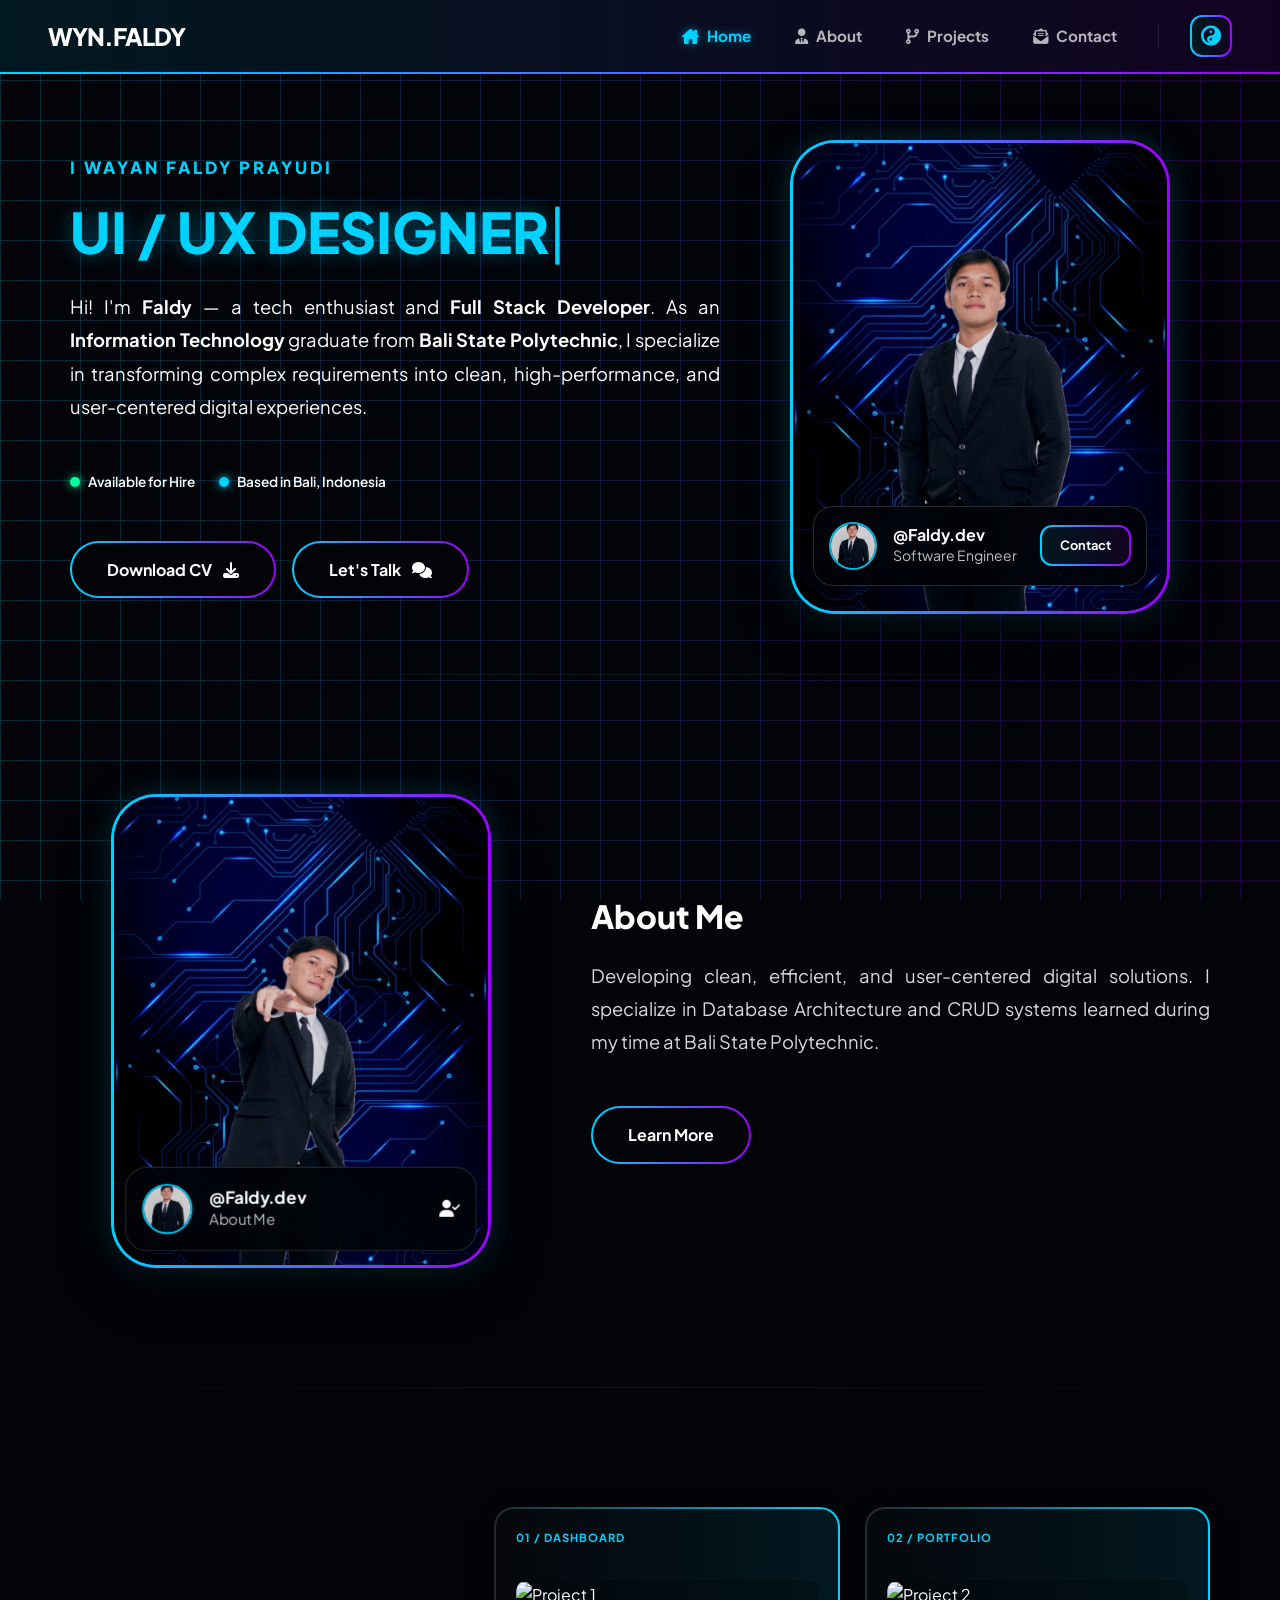
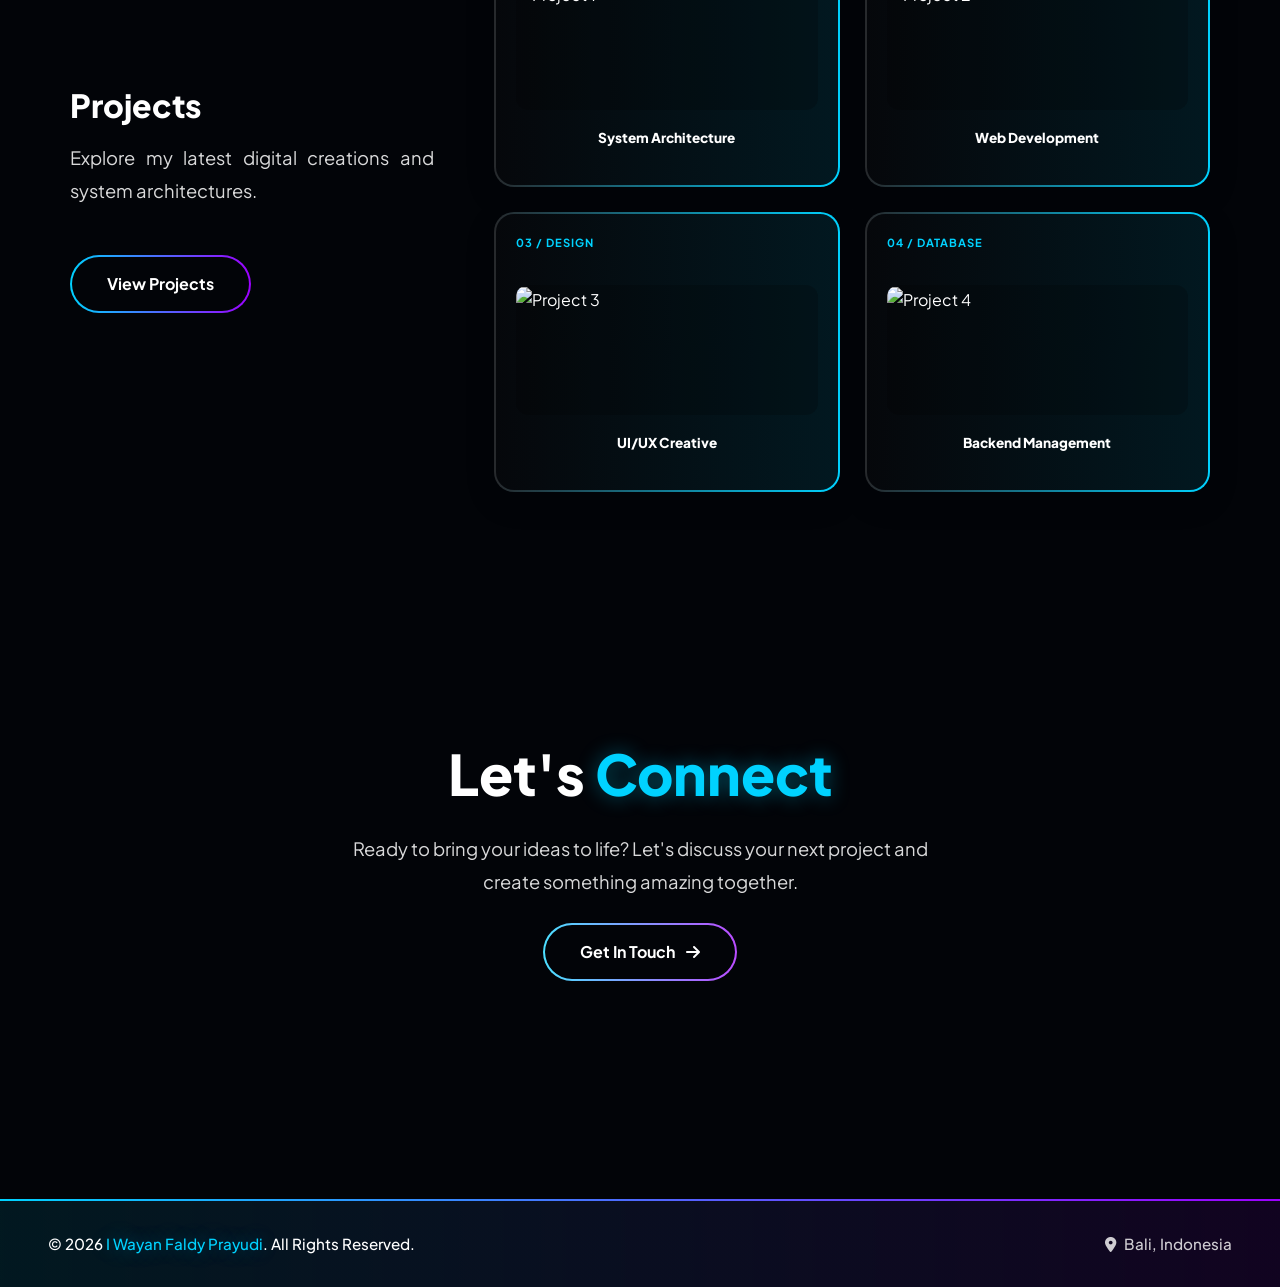
==== index.html @ 65101834 "Upload file cv-faldy.pdf yang ketinggalan" ====
<!DOCTYPE html>
<html lang="id">
<head>
    <meta charset="UTF-8">
    <meta name="viewport" content="width=device-width, initial-scale=1.0">
    <title>Home | Portfolio I Wayan Faldy Prayudi</title>
    
    <link href="https://cdn.jsdelivr.net/npm/bootstrap@5.3.0/dist/css/bootstrap.min.css" rel="stylesheet">
    <link href="https://fonts.googleapis.com/css2?family=Plus+Jakarta+Sans:wght@400;500;600;700;800&display=swap" rel="stylesheet">
    <link rel="stylesheet" href="https://cdnjs.cloudflare.com/ajax/libs/font-awesome/6.4.0/css/all.min.css">
    
    <link rel="stylesheet" href="style.css">
</head>
<body class="dark-mode">

    <div id="page-loader" class="page-transition-overlay">
        <i class="fa-solid fa-yin-yang yin-yang-loader"></i>
    </div>

    <div class="glow-bg"></div>
    <div id="header-placeholder"></div>

    <main>
        
        <section class="container hero-container">
            <div class="row align-items-center">
                <div class="col-lg-7 order-2 order-lg-1">
                    <div class="reveal mb-3">
                        <span class="hero-subtitle text-uppercase">I Wayan Faldy Prayudi</span>
                    </div>
                    <div class="title-box mb-4">
                        <h1 class="main-title">
                            <span class="text-neon" id="typing-text"></span><span class="cursor">|</span>
                        </h1>
                    </div>
                    <p class="desc-text reveal">
                        Hi! I'm <strong>Faldy</strong> — a tech enthusiast and <strong>Full Stack Developer</strong>. As an <strong>Information Technology</strong> graduate from <strong>Bali State Polytechnic</strong>, I specialize in transforming complex requirements into clean, high-performance, and user-centered digital experiences.
                    </p>
                    <div class="status-container reveal mt-5 d-flex align-items-center gap-4 flex-wrap">
                        <div class="status-item d-flex align-items-center gap-2">
                            <span class="dot green"></span>
                            <span class="status-label">Available for Hire</span>
                        </div>
                        <div class="status-item d-flex align-items-center gap-2">
                            <span class="dot blue"></span>
                            <span class="status-label">Based in Bali, Indonesia</span>
                        </div>
                    </div>
                    <div class="btn-group-flex reveal mt-5 d-flex align-items-center gap-3">
                        
                       <a href="#" onclick="forceDownloadCV(event)" class="btn-pill btn-outline">
                     Download CV <i class="fa-solid fa-download ms-2"></i>
                        </a>
                        
                        <a href="contact.html" class="btn-pill btn-outline">
        Let's Talk <i class="fa-solid fa-comments ms-2"></i>
                        </a>    
                    </div>
                </div>

                <div class="col-lg-5 order-1 order-lg-2 mb-5 mb-lg-0">
                    <div class="profile-frame reveal" data-tilt>
                        <img src="fullface.jpeg" class="img-main" alt="Faldy Profile">
                        <div class="glass-tag">
                            <div class="d-flex align-items-center justify-content-between w-100">
                                <div class="d-flex align-items-center gap-3">
                                    <img src="facezoom.jpg" class="mini-avatar" alt="Avatar">
                                    <div class="mini-info">
                                        <h6 class="mb-0 fw-bold">@Faldy.dev</h6>
                                        <p class="mb-0 small opacity-75">Software Engineer</p>
                                    </div>
                                </div>
                                <a href="contact.html" class="btn-mini-contact">Contact</a>
                            </div>
                        </div>
                    </div>
                </div>
            </div>
        </section>

        <section class="container about-section reveal">
            <div class="row align-items-center">
                <div class="col-lg-5 mb-5 mb-lg-0">
                    <div class="profile-frame mx-auto" data-tilt>
                        <img src="facedor.jpeg" class="img-main" alt="About Faldy">
                        <div class="glass-tag">
                            <div class="d-flex align-items-center justify-content-between w-100">
                                <div class="d-flex align-items-center gap-3">
                                    <img src="facezoom.jpg" class="mini-avatar" alt="Avatar">
                                    <div class="mini-info">
                                        <h6 class="mb-0 fw-bold">@Faldy.dev</h6>
                                        <p class="mb-0 small opacity-75">About Me</p>
                                    </div>
                                </div>
                                <i class="fa-solid fa-user-check text-cyan"></i>
                            </div>
                        </div>
                    </div>
                </div>
                <div class="col-lg-7 ps-lg-5">
                    <div class="about-content">
                        <h2 class="about-title mb-4">About Me</h2>
                        <p class="about-desc mb-5">
                            Developing clean, efficient, and user-centered digital solutions. I specialize in Database Architecture and CRUD systems learned during my time at Bali State Polytechnic.
                        </p>
                        <a href="about.html" class="btn-pill btn-outline">Learn More</a>
                    </div>
                </div>
            </div>
        </section>

        <section class="container projects-section reveal">
            <div class="row align-items-center">
                <div class="col-lg-4 mb-5 mb-lg-0">
                    <h2 class="about-title mb-3">Projects</h2>
                    <p class="about-desc mb-5">Explore my latest digital creations and system architectures.</p>
                    <a href="projects.html" class="btn-pill btn-outline">View Projects</a>
                </div>

                <div class="col-lg-8 ps-lg-5">
                    <div class="project-grid-4">
                        <div class="project-card-4">
                            <div class="card-inner-compact">
                                <p class="mini-label-top">01 / DASHBOARD</p>
                                <div class="img-container-4">
                                    <img src="avatar3.jpg" alt="Project 1">
                                </div>
                                <p class="mini-label-bottom">System Architecture</p>
                            </div>
                        </div>
                        <div class="project-card-4">
                            <div class="card-inner-compact">
                                <p class="mini-label-top">02 / PORTFOLIO</p>
                                <div class="img-container-4">
                                    <img src="avatar3.jpg" alt="Project 2">
                                </div>
                                <p class="mini-label-bottom">Web Development</p>
                            </div>
                        </div>
                        <div class="project-card-4">
                            <div class="card-inner-compact">
                                <p class="mini-label-top">03 / DESIGN</p>
                                <div class="img-container-4">
                                    <img src="avatar3.jpg" alt="Project 3">
                                </div>
                                <p class="mini-label-bottom">UI/UX Creative</p>
                            </div>
                        </div>
                        <div class="project-card-4">
                            <div class="card-inner-compact">
                                <p class="mini-label-top">04 / DATABASE</p>
                                <div class="img-container-4">
                                    <img src="avatar3.jpg" alt="Project 4">
                                </div>
                                <p class="mini-label-bottom">Backend Management</p>
                            </div>
                        </div>
                    </div>
                </div>
            </div>
        </section>

        <section class="container cta-section reveal">
            <div class="d-flex align-items-center justify-content-center flex-column">
                <div class="minimal-cta text-center p-5">
                    <h2 class="main-title" style="font-size: clamp(2rem, 5vw, 3.5rem);">
                        Let's <span class="text-neon">Connect</span>
                    </h2>
                    <p class="desc-text mx-auto" style="max-width: 600px; text-align: center;">
                        Ready to bring your ideas to life? Let's discuss your next project and create something amazing together.
                    </p>
                    
                   <div class="cta-buttons mt-4 d-flex justify-content-center gap-3 flex-wrap">
    
                        <a href="contact.html" class="btn-pill btn-outline">
                     Get In Touch <i class="fas fa-arrow-right ms-2"></i>
                    </a>
                    </div>
                </div>
            </div>
        </section>

    </main>

    <div id="footer-placeholder"></div>

    <script src="https://cdn.jsdelivr.net/npm/bootstrap@5.3.0/dist/js/bootstrap.bundle.min.js"></script>
    <script src="https://cdnjs.cloudflare.com/ajax/libs/vanilla-tilt/1.8.1/vanilla-tilt.min.js"></script>
    
    <script src="script.js"></script>
</body>
</html>
---- style.css ----
/* ============================================================
   MASTER ENGINE CSS - I WAYAN FALDY PRAYUDI
   FINAL VERSION: PRO TYPOGRAPHY, ICONIC TRANSITIONS & ANIMATED GRID
   ============================================================ */

:root {
    --cyan: #00d2ff;
    --bg: #020408;
    --text: #ffffff;
    --border: rgba(255, 255, 255, 0.08); 
    --card-border: rgba(255, 255, 255, 0.15); 
    --glass: rgba(255, 255, 255, 0.03);
    --nav-bg: rgba(2, 4, 8, 0.9);
    --section-spacing: 120px; 
    --card-gap: 25px; 
    --transition-fast: 0.3s ease;
    --transition-smooth: 0.5s cubic-bezier(0.4, 0, 0.2, 1);
    --neon-glow: 0 0 20px rgba(0, 210, 255, 0.4);
}

body.light-mode {
    --bg: #f8fafc;
    --text: #0f172a !important; 
    --cyan: #0070f3;
    --border: rgba(0, 0, 0, 0.1);
    --card-border: rgba(0, 0, 0, 0.15);
    --nav-bg: rgba(255, 255, 255, 0.95);
    --glass: rgba(0, 0, 0, 0.05);
}

@keyframes animated-gradient {
    0% { background-position: 0% 50%; }
    50% { background-position: 100% 50%; }
    100% { background-position: 0% 50%; }
}

* { margin: 0; padding: 0; box-sizing: border-box; -webkit-font-smoothing: antialiased; }
html { scroll-behavior: smooth; }
body {
    min-height: 100vh; width: 100%; background-color: var(--bg); color: var(--text);
    font-family: 'Plus Jakarta Sans', sans-serif; transition: background-color 0.4s ease, color 0.4s ease;
    display: flex; flex-direction: column; overflow-x: hidden; line-height: 1.6;
}
main { flex: 1 0 auto; }

::-webkit-scrollbar { width: 10px; }
::-webkit-scrollbar-track { background: var(--bg); }
::-webkit-scrollbar-thumb { background: var(--border); border-radius: 20px; border: 3px solid var(--bg); }
::-webkit-scrollbar-thumb:hover { background: var(--cyan); }

/* ============================================================
   ANIMATED CYBER GRID BACKGROUND (Warna Bergerak)
   ============================================================ */
.glow-bg {
    position: fixed; 
    top: 0; left: 0; 
    width: 100vw; height: 100vh; 
    z-index: -2;
    background-color: var(--bg);
    transition: background-color 0.4s ease;
}

.glow-bg::after {
    content: "";
    position: absolute;
    top: 0; left: 0; right: 0; bottom: 0;
    z-index: -1;
    
    background: linear-gradient(90deg, 
        rgba(0, 210, 255, 0.2), 
        rgba(157, 0, 255, 0.2), 
        rgba(0, 255, 157, 0.2), 
        rgba(0, 210, 255, 0.2)
    );
    background-size: 300% 300%;
    animation: animated-gradient 8s linear infinite; 
    
    -webkit-mask-image: 
        linear-gradient(to bottom, black 1px, transparent 1px), 
        linear-gradient(to right, black 1px, transparent 1px);
    mask-image: 
        linear-gradient(to bottom, black 1px, transparent 1px), 
        linear-gradient(to right, black 1px, transparent 1px);
    
    -webkit-mask-size: 40px 40px;
    mask-size: 40px 40px; 
}

body.light-mode .glow-bg::after {
    background: linear-gradient(90deg, 
        rgba(0, 112, 243, 0.2), 
        rgba(157, 0, 255, 0.2), 
        rgba(0, 255, 157, 0.2), 
        rgba(0, 112, 243, 0.2)
    );
    background-size: 300% 300%;
}

/* ============================================================ */

.custom-nav {
    backdrop-filter: blur(20px); padding: 12px 0; z-index: 1000;
    border-bottom: 2px solid transparent !important;
    background-image: linear-gradient(var(--nav-bg), var(--nav-bg)), linear-gradient(90deg, var(--cyan), #9d00ff, #00ff9d, var(--cyan)) !important;
    background-origin: border-box !important; background-clip: padding-box, border-box !important;
    background-size: 100% 100%, 300% 300% !important; animation: animated-gradient 5s linear infinite;
}

.navbar-brand, .logo-text { font-size: 1.5rem !important; font-weight: 800 !important; color: var(--text) !important; letter-spacing: -1px; }
.text-neon { color: var(--cyan) !important; text-shadow: var(--neon-glow); }
.nav-link { color: var(--text) !important; font-weight: 700 !important; font-size: 0.95rem; padding: 8px 18px !important; opacity: 0.7; transition: 0.3s; }
.nav-link:hover, .nav-link.active { opacity: 1 !important; color: var(--cyan) !important; text-shadow: 0 0 8px rgba(0, 210, 255, 0.5); }

.theme-toggle {
    background: var(--nav-bg); border: 2px solid transparent !important; color: var(--cyan); width: 42px; height: 42px;
    border-radius: 12px; cursor: pointer; display: flex; align-items: center; justify-content: center; transition: 0.3s;
    background-image: linear-gradient(var(--nav-bg), var(--nav-bg)), linear-gradient(90deg, var(--cyan), #9d00ff, #00ff9d, var(--cyan));
    background-origin: border-box; background-clip: padding-box, border-box; background-size: 100% 100%, 300% 300%; animation: animated-gradient 3s linear infinite;
}
.theme-toggle:hover { transform: scale(1.05); box-shadow: 0 0 15px rgba(0, 210, 255, 0.3); }
#yy-icon { font-size: 1.25rem; transition: 0.7s cubic-bezier(0.4, 0, 0.2, 1); }
.rotate-yy { transform: rotate(180deg); color: var(--text) !important; }
.nav-divider { width: 1px; height: 25px; background: var(--border); margin: 0 15px; }

/* --- HERO & TYPOGRAPHY --- */
.hero-container { padding: 140px 0 60px 0; }
.main-title { font-size: clamp(2rem, 4.5vw, 3.5rem); font-weight: 800; line-height: 1.2; min-height: 1.2em; color: var(--text); }
.cursor { color: var(--cyan); font-weight: 400; animation: blink 0.7s infinite; }
@keyframes blink { 0%, 100% { opacity: 1; } 50% { opacity: 0; } }

.hero-subtitle { color: var(--cyan); font-size: 1.05rem; font-weight: 800; letter-spacing: 3px; display: inline-block; }
.desc-text { font-size: 1.15rem; line-height: 1.8; color: var(--text); opacity: 0.85; max-width: 650px; margin: 25px 0; text-align: justify; }

.status-container { display: flex; align-items: center; gap: 30px; flex-wrap: wrap; }
.dot { width: 10px; height: 10px; border-radius: 50%; display: inline-block; }
.green { background: #00ff9d; box-shadow: 0 0 10px #00ff9d; }
.blue { background: var(--cyan); box-shadow: 0 0 10px var(--cyan); }
.status-label { font-size: 0.85rem; font-weight: 600; color: var(--text); }
.badge-status { background: var(--glass); border: 1px solid var(--border); padding: 10px 20px; border-radius: 50px; font-weight: 700; color: var(--cyan); font-size: 0.8rem; }

.profile-frame {
    position: relative; max-width: 380px; margin: 0 auto; border-radius: 45px !important; overflow: visible !important; 
    border: 3px solid transparent !important;
    background-image: linear-gradient(var(--bg), var(--bg)), linear-gradient(90deg, var(--cyan), #9d00ff, #00ff9d, var(--cyan));
    background-origin: border-box; background-clip: padding-box, border-box; background-size: 100% 100%, 300% 300%;
    animation: animated-gradient 4s linear infinite; box-shadow: 0 20px 50px rgba(0, 0, 0, 0.4), 0 0 30px rgba(0, 210, 255, 0.2);
    transform-style: preserve-3d; transform: perspective(1000px);
}

/* --- AUTO CONTRAST PHOTO FIX --- */
.img-main, .mini-avatar { 
    transition: filter 0.4s ease; 
    filter: brightness(0.85) contrast(1.1); 
}
.img-main { width: 100% !important; height: auto !important; display: block !important; border-radius: 42px !important; object-fit: cover; aspect-ratio: 4/5; }
.mini-avatar { width: 48px; height: 48px; border-radius: 50%; border: 2px solid var(--cyan); object-fit: cover; }

body.light-mode .img-main, 
body.light-mode .mini-avatar {
    filter: brightness(1) contrast(1);
}

.glass-tag {
    position: absolute; bottom: 25px; left: 20px; right: 20px; background: var(--nav-bg) !important;
    backdrop-filter: blur(20px) !important; border: 1px solid var(--card-border) !important; padding: 15px;
    border-radius: 20px; z-index: 10; display: flex; align-items: center; justify-content: space-between; transform: translateZ(50px);
}

.mini-info h6 { color: var(--text) !important; margin-bottom: 0; }
.mini-info p { color: var(--text); opacity: 0.7; margin-bottom: 0; }

.btn-mini-contact {
    color: var(--text) !important; padding: 8px 18px; border-radius: 12px; font-size: 0.8rem; font-weight: 700; text-decoration: none;
    border: 2px solid transparent !important; background-image: linear-gradient(var(--nav-bg), var(--nav-bg)), linear-gradient(90deg, var(--cyan), #9d00ff, #00ff9d, var(--cyan));
    background-origin: border-box; background-clip: padding-box, border-box; background-size: 100% 100%, 300% 300%;
    animation: animated-gradient 3s linear infinite; transition: 0.3s;
}
.btn-mini-contact:hover { transform: scale(1.05); box-shadow: 0 5px 15px rgba(0, 210, 255, 0.3); }

.btn-pill { padding: 14px 35px; border-radius: 100px; font-weight: 700; transition: 0.3s; display: inline-block; text-decoration: none; position: relative; }
.btn-cyan { color: #000 !important; border: 2px solid transparent; background-image: linear-gradient(90deg, var(--cyan), #00ff9d, var(--cyan)); background-size: 200% 200%; animation: animated-gradient 3s linear infinite; }
.btn-outline { color: var(--text) !important; border: 2px solid transparent !important; background-image: linear-gradient(var(--bg), var(--bg)), linear-gradient(90deg, var(--cyan), #9d00ff, #00ff9d, var(--cyan)); background-origin: border-box; background-clip: padding-box, border-box; background-size: 100% 100%, 300% 300%; animation: animated-gradient 3s linear infinite; }
.btn-pill:hover { transform: translateY(-3px); box-shadow: 0 10px 20px rgba(0, 210, 255, 0.2); }

.about-section, .projects-section { padding: var(--section-spacing) 0; position: relative; border-top: none; }
.about-section::before, .projects-section::before { content: ""; position: absolute; top: 0; left: 0; width: 100%; height: 1px; background: linear-gradient(90deg, transparent, var(--border), transparent); }
.about-title { font-weight: 800; color: var(--text); }
.about-desc { font-size: 1.15rem; line-height: 1.8; opacity: 0.85; color: var(--text); text-align: justify; }

.project-grid-4 { display: grid; grid-template-columns: repeat(2, 1fr); grid-auto-rows: 280px; gap: var(--card-gap); width: 100%; }
.project-card-4 { height: 100%; position: relative; }
.card-inner-compact {
    border: 2px solid transparent !important; background-image: linear-gradient(var(--nav-bg), var(--nav-bg)), linear-gradient(90deg, var(--card-border), var(--cyan), var(--card-border), #9d00ff);
    background-origin: border-box; background-clip: padding-box, border-box; background-size: 100% 100%, 300% 300%; animation: animated-gradient 5s linear infinite; 
    border-radius: 20px; padding: 20px; height: 100%; display: flex; flex-direction: column; justify-content: space-between; box-shadow: 0 10px 30px rgba(0,0,0,0.15); transition: 0.3s ease;
}
.img-container-4 { width: 100%; height: 130px; overflow: hidden; border-radius: 12px; margin: 10px 0; background: rgba(0,0,0,0.2); }
.img-container-4 img { width: 100%; height: 100%; object-fit: cover !important; transition: 0.8s ease; }
.project-card-4:hover .card-inner-compact { box-shadow: 0 20px 40px rgba(0, 210, 255, 0.2); background-image: linear-gradient(var(--nav-bg), var(--nav-bg)), linear-gradient(90deg, var(--cyan), #9d00ff, #00ff9d, var(--cyan)); }
.mini-label-top { color: var(--cyan); font-size: 0.7rem; font-weight: 700; letter-spacing: 1px; text-transform: uppercase; }
.mini-label-bottom { color: var(--text) !important; font-size: 0.85rem; font-weight: 800; text-align: center; }

.cta-section { padding: 80px 0 120px 0; position: relative; }
.cta-box {
    background: transparent !important; backdrop-filter: none; border-radius: 0; padding: 0;
    width: 100%; max-width: 850px; margin: 0 auto; border: none !important; background-image: none !important;
    animation: none; box-shadow: none; position: relative; z-index: 10; transition: 0.4s ease;
}
.minimal-cta { width: 100%; max-width: 850px; margin: 0 auto; }
.minimal-cta .main-title { margin-bottom: 20px; }
.minimal-cta .btn-outline { border-color: rgba(255, 255, 255, 0.3) !important; }

/* Contact Form Boxes */
.master-contact-bingkai {
    border: 2px solid #14424f !important; border-radius: 40px; background: rgba(0, 0, 0, 0.2) !important;
    backdrop-filter: blur(15px); padding: 60px 40px; position: relative; z-index: 10;
    overflow: hidden; box-shadow: 0 20px 60px rgba(0,0,0,0.4);
}
.contact-box-outline { border: none !important; background: transparent !important; padding: 0 !important; box-shadow: none !important; }
.contact-info-footer-box { border: 2px solid #14424f !important; background: rgba(0, 0, 0, 0.2) !important; border-radius: 30px; }

.custom-input {
    background: rgba(255, 255, 255, 0.05) !important; border: 1px solid rgba(0, 210, 255, 0.3) !important; 
    color: var(--text) !important; border-radius: 12px; padding: 12px 20px; transition: 0.3s ease;
}
.custom-input:focus { background: rgba(255, 255, 255, 0.08) !important; border-color: var(--cyan) !important; box-shadow: 0 0 15px rgba(0, 210, 255, 0.3) !important; }
.custom-input::placeholder { color: var(--text); opacity: 0.4; }

.icon-box { width: 55px; height: 55px; background: var(--glass); border: 1px solid rgba(0, 210, 255, 0.4); border-radius: 15px; display: flex; align-items: center; justify-content: center; color: var(--cyan); font-size: 1.3rem; transition: 0.3s; }
.contact-text { color: var(--text) !important; transition: 0.3s; }
.contact-link:hover .icon-box { background: var(--cyan); color: #000; box-shadow: 0 0 15px rgba(0, 210, 255, 0.5); transform: scale(1.05); }

/* --- LIGHT MODE KONTRAS --- */
body.light-mode .master-contact-bingkai { background: rgba(255, 255, 255, 0.8) !important; border: 2px solid rgba(0, 0, 0, 0.1) !important; box-shadow: 0 20px 60px rgba(0, 0, 0, 0.08); }
body.light-mode .contact-info-footer-box { background: rgba(255, 255, 255, 0.9) !important; border: 2px solid rgba(0, 0, 0, 0.1) !important; }
body.light-mode .custom-input { background: #ffffff !important; border: 1px solid rgba(0, 112, 243, 0.3) !important; color: #111 !important; }
body.light-mode .custom-input:focus { background: #ffffff !important; box-shadow: 0 0 15px rgba(0, 112, 243, 0.2) !important; }
body.light-mode .custom-input::placeholder { color: #888 !important; }
body.light-mode .form-label { color: #333 !important; font-weight: 600; opacity: 1; }
body.light-mode .icon-box { background: #ffffff; border-color: rgba(0, 112, 243, 0.4); }

.timeline { border-left: 2px solid var(--border); padding-left: 30px; margin-left: 15px; position: relative; }
.timeline-item { position: relative; margin-bottom: 40px; }
.timeline-item::before { content: ''; position: absolute; left: -39px; top: 0; width: 16px; height: 16px; border-radius: 50%; background: var(--cyan); box-shadow: 0 0 10px var(--cyan); }
.timeline-date { color: var(--cyan); font-weight: 800; font-size: 0.85rem; letter-spacing: 1px; margin-bottom: 5px; }
.timeline-title { color: var(--text); font-weight: 800; font-size: 1.2rem; }
.timeline-subtitle { color: #888; font-weight: 600; font-size: 0.9rem; margin-bottom: 10px; }

.page-transition-overlay { position: fixed; top: 0; left: 0; width: 100vw; height: 100vh; background-color: var(--bg); z-index: 99999; display: flex; align-items: center; justify-content: center; flex-direction: column; transition: opacity 0.6s cubic-bezier(0.4, 0, 0.2, 1); pointer-events: none; }
.page-transition-overlay.fade-out { opacity: 0; }
.yin-yang-loader { font-size: 4.5rem; color: var(--cyan); animation: spin-yy 1.5s linear infinite; filter: drop-shadow(0 0 20px rgba(0, 210, 255, 0.6)); }
@keyframes spin-yy { 0% { transform: rotate(0deg) scale(0.9); } 50% { transform: rotate(180deg) scale(1.1); } 100% { transform: rotate(360deg) scale(0.9); } }

.custom-nav-footer { backdrop-filter: blur(25px); -webkit-backdrop-filter: blur(25px); padding: 15px 0; margin-top: 50px; width: 100%; display: flex; align-items: center; border-top: 2px solid transparent !important; background-image: linear-gradient(var(--nav-bg), var(--nav-bg)), linear-gradient(90deg, var(--cyan), #9d00ff, #00ff9d, var(--cyan)) !important; background-origin: border-box !important; background-clip: padding-box, border-box !important; background-size: 100% 100%, 300% 300% !important; animation: animated-gradient 5s linear infinite; }
.footer-text { font-size: 1rem; font-weight: 600; color: var(--text); }
.footer-icon { color: var(--text) !important; font-size: 1.2rem; opacity: 0.8; transition: 0.3s; }
.footer-icon:hover { color: var(--cyan) !important; opacity: 1; text-shadow: 0 0 10px rgba(0, 210, 255, 0.5); }
.reveal { opacity: 0; transform: translateY(30px); transition: 1s cubic-bezier(0.2, 0.8, 0.2, 1); }
.reveal.active { opacity: 1; transform: translateY(0); }
h1, h2, h4, p, a, span { color: var(--text); text-decoration: none; }

@media (max-width: 991px) {
    :root { --section-spacing: 60px; --card-gap: 15px; }
    .typing-fixed-width { min-width: 100%; text-align: center; }
    .hero-container { text-align: center; padding-top: 130px; }
    .status-container { justify-content: center; }
    .about-section { text-align: center; }
    .ps-lg-5 { padding-left: 0 !important; }
    .project-grid-4 { grid-template-columns: 1fr; grid-auto-rows: auto; }
    .project-card-4 { height: 350px; }
}
.mt-heavy { margin-top: 100px; } .mb-huge { margin-bottom: 120px; }
::selection { background: var(--cyan); color: #000; }

/* ============================================================
   CYBER OUTLINE CARDS (KOTAK GARIS GRADASI TIPIS) - NEW FOR PROJECTS
   ============================================================ */
.cyber-outline-card {
    position: relative;
    background: rgba(2, 4, 8, 0.6); 
    border-radius: 16px;
    padding: 24px;
    height: 100%;
    display: flex;
    flex-direction: column;
    z-index: 1;
    backdrop-filter: blur(10px);
}

.cyber-outline-card::before {
    content: "";
    position: absolute;
    inset: 0;
    z-index: -1;
    padding: 1.5px; /* Ketebalan garis */
    border-radius: 16px;
    background: linear-gradient(135deg, #00d2ff, #9d00ff);
    
    /* Versi perbaikan mask agar tidak error */
    -webkit-mask: linear-gradient(#fff 0 0) content-box, linear-gradient(#fff 0 0);
    mask: linear-gradient(#fff 0 0) content-box, linear-gradient(#fff 0 0);
    -webkit-mask-composite: destination-out;
    mask-composite: exclude;
}

.cyber-outline-card:hover::before {
    background: linear-gradient(135deg, #00d2ff, #00ff9d);
}
.cyber-outline-card:hover {
    box-shadow: 0 10px 30px rgba(0, 210, 255, 0.15);
    transform: translateY(-5px);
    transition: 0.3s ease;
}

.cyber-img-box {
    width: 100%;
    height: 160px;
    background: #0a0f1c; 
    border-radius: 8px;
    margin: 15px 0;
    overflow: hidden;
}
.cyber-img-box img {
    width: 100%; height: 100%; object-fit: cover; opacity: 0.8;
}

.cyber-cta-outline {
    position: relative;
    background: rgba(2, 4, 8, 0.6);
    border-radius: 20px;
    padding: 40px 20px;
    text-align: center;
    z-index: 1;
    margin-top: 10px; 
    backdrop-filter: blur(10px);
}
.cyber-cta-outline::before {
    content: "";
    position: absolute;
    inset: 0;
    z-index: -1;
    padding: 1.5px;
    border-radius: 20px;
    background: linear-gradient(90deg, #9d00ff, #00d2ff);
    
    /* Fix Error Line: Pakai standar yang lebih diterima editor */
    -webkit-mask: linear-gradient(#fff 0 0) content-box, linear-gradient(#fff 0 0);
    mask: linear-gradient(#fff 0 0) content-box, linear-gradient(#fff 0 0);
    -webkit-mask-composite: destination-out;
    mask-composite: exclude;
}

body.light-mode .cyber-outline-card,
body.light-mode .cyber-cta-outline {
    background: rgba(255, 255, 255, 0.8);
}
body.light-mode .cyber-img-box {
    background: #cbd5e1;
}

/* ============================================================
   NEW: PRO PHYSICS NAMETAG (TALI DIHAPUS - FLOATING CARD AJA)
   ============================================================ */

/* Wrapper Utama yang digeser-geser oleh JS */
.nametag-physics-wrapper {
    position: relative; width: 320px; height: 440px; 
    margin-top: 30px; /* Dikurangin dari 90px biar kartunya naik & proporsional */
    cursor: grab; z-index: 10; transform-style: preserve-3d;
}
.nametag-physics-wrapper:active { cursor: grabbing; }

/* TALI DIHAPUS DARI TAMPILAN */
.dynamic-lanyard-string {
    display: none !important;
}

/* KLIP BESI DIHAPUS DARI TAMPILAN */
.lanyard-clip-dynamic {
    display: none !important;
}

/* Bungkus Kartu Bolak Balik */
.nametag-card { 
    width: 100%; height: 100%; position: relative; transform-style: preserve-3d; 
    border-radius: 12px; box-shadow: 0 30px 60px rgba(0,0,0,0.6), 0 0 20px rgba(0, 210, 255, 0.1); 
    
    /* Mencegah Teks bisa di-blok / copy */
    user-select: none;
    -webkit-user-select: none;
    -moz-user-select: none;
    -ms-user-select: none;
}
.nametag-face { position: absolute; top: 0; left: 0; width: 100%; height: 100%; backface-visibility: hidden; -webkit-backface-visibility: hidden; border-radius: 12px; overflow: hidden; }

/* DESAIN DARK MODE REPLICA */
.id-replica-dark {
    background: linear-gradient(145deg, #0f172a, #020408);
    border: 2px solid rgba(0, 210, 255, 0.3); transform: rotateY(0deg); z-index: 2; padding: 15px;
}

/* LUBANG KARTU DIHAPUS DARI TAMPILAN BIAR MULUS */
.id-hole { 
    display: none !important; 
}

.id-inner-border { width: 100%; height: 100%; border: 1px solid rgba(255, 255, 255, 0.1); border-radius: 12px; padding: 20px 15px; display: flex; flex-direction: column; align-items: center; position: relative; overflow: hidden; background: rgba(255, 255, 255, 0.02); }

/* PENYESUAIAN HEADER AGAR MEREK DI TENGAH */
.id-header { 
    width: 100%; 
    display: flex; 
    justify-content: center; 
    align-items: center; 
    margin-bottom: 12px; 
    margin-top: 5px; 
}
.id-dots { color: rgba(255, 255, 255, 0.4); font-size: 1.2rem; }
.id-brand { font-weight: 900; font-size: 1.2rem; letter-spacing: 2px; }

/* Badge Kuning */
.id-yellow-badge { background-color: var(--cyan); color: #000; padding: 6px 15px; font-weight: 900; font-size: 0.8rem; border-radius: 6px; margin-bottom: 15px; width: 95%; text-align: center; letter-spacing: 1px; box-shadow: 0 0 10px rgba(0, 210, 255, 0.5); }

/* Area Foto Tanpa Pita Fresh Graduate */
.id-photo-area { width: 100%; height: 210px; background-color: rgba(255,255,255,0.05); position: relative; overflow: hidden; border: 1px solid rgba(255,255,255,0.1); }

/* Cegah Foto bisa di-drag biar makin kerasa nyata */
.id-photo-img { width: 100%; height: 100%; object-fit: cover; opacity: 0.9; pointer-events: none; -webkit-user-drag: none; }

.id-name-ribbon { background-color: #0f172a; border: 1px solid var(--cyan); color: white; padding: 10px 5px; width: 105%; text-align: center; font-weight: 900; font-size: 0.95rem; border-radius: 6px; margin-top: 15px; z-index: 6; position: relative; box-shadow: 0 0 15px rgba(0, 210, 255, 0.2); }

/* PENYESUAIAN FOOTER AGAR TAHUN DI TENGAH */
.id-footer { 
    width: 100%; 
    display: flex; 
    justify-content: center; 
    align-items: flex-end; 
    margin-top: auto; 
    padding-bottom: 5px; 
}
.id-year { font-weight: 900; font-size: 1.1rem; letter-spacing: 2px; }

/* SISI BELAKANG */
.nametag-back { transform: rotateY(180deg); background: #050a15 !important; display: flex; flex-direction: column; align-items: center; justify-content: center; border: 2px solid rgba(0, 210, 255, 0.3); }
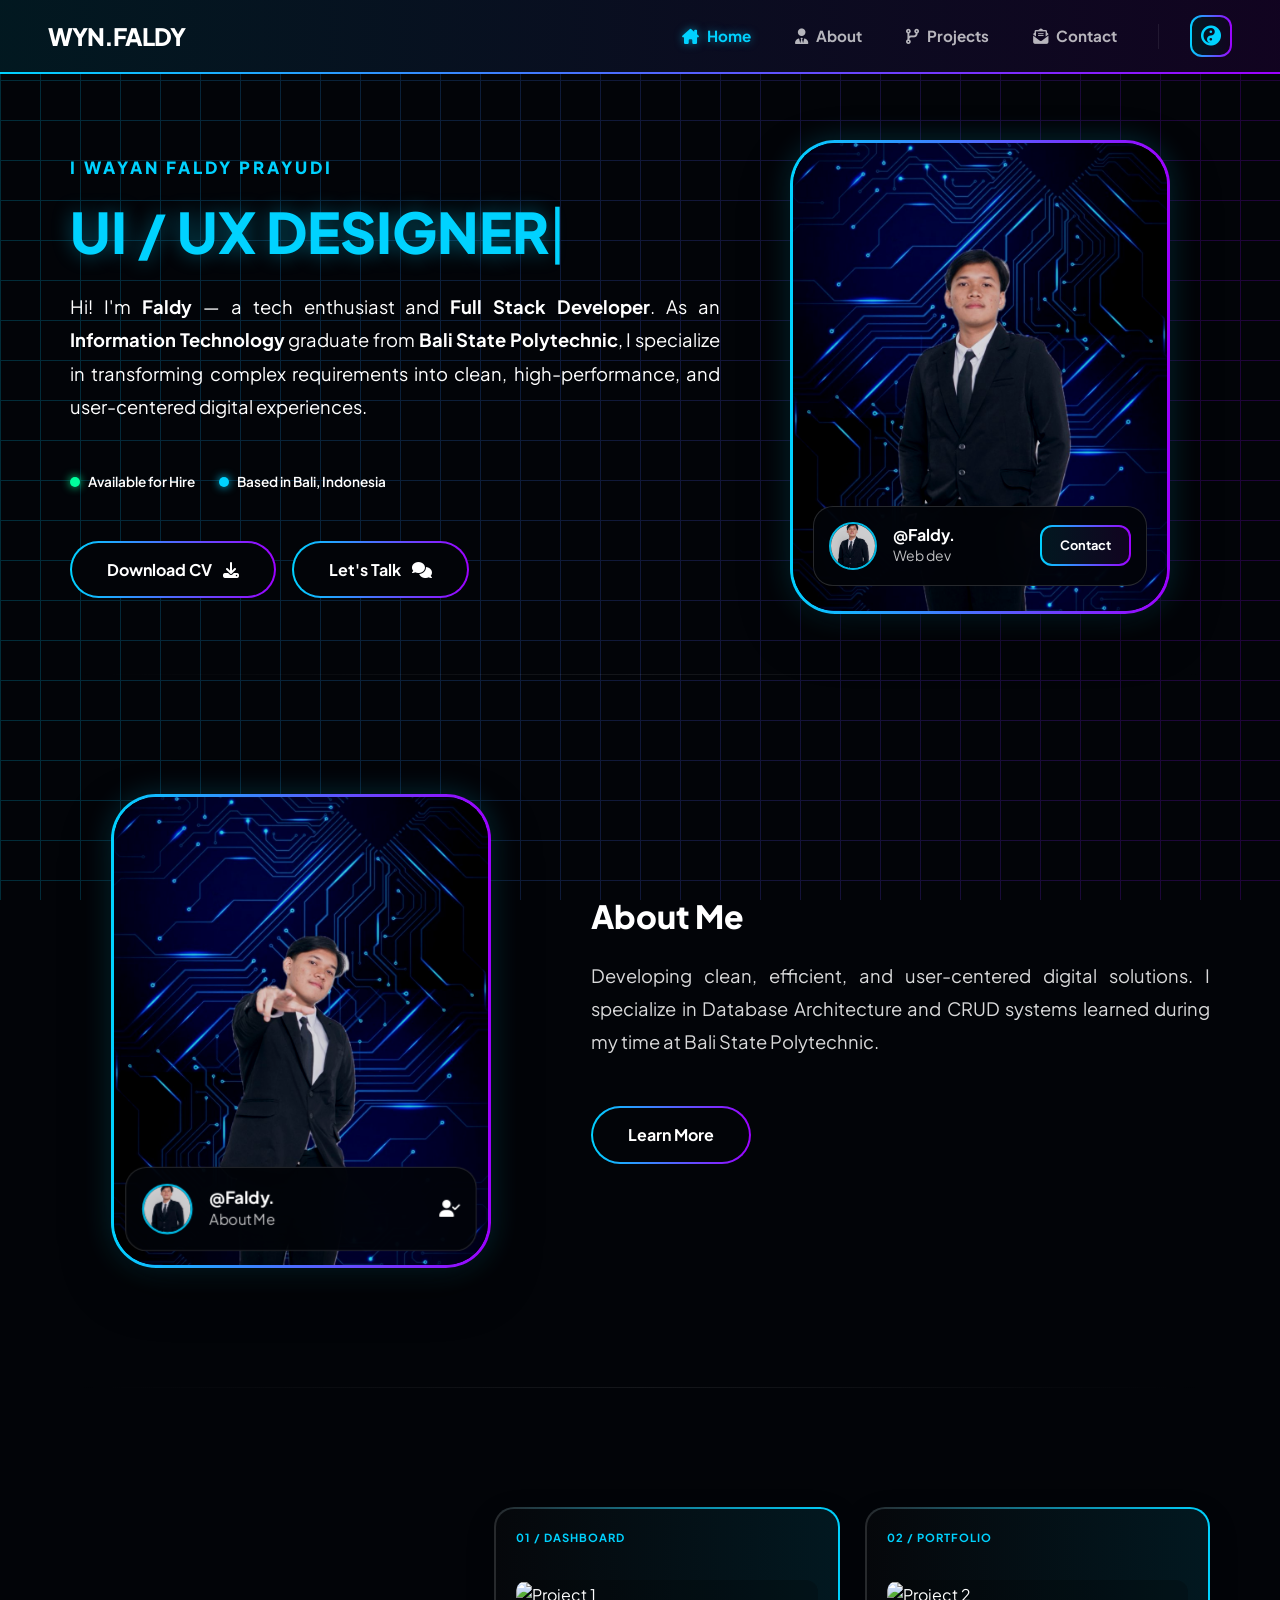
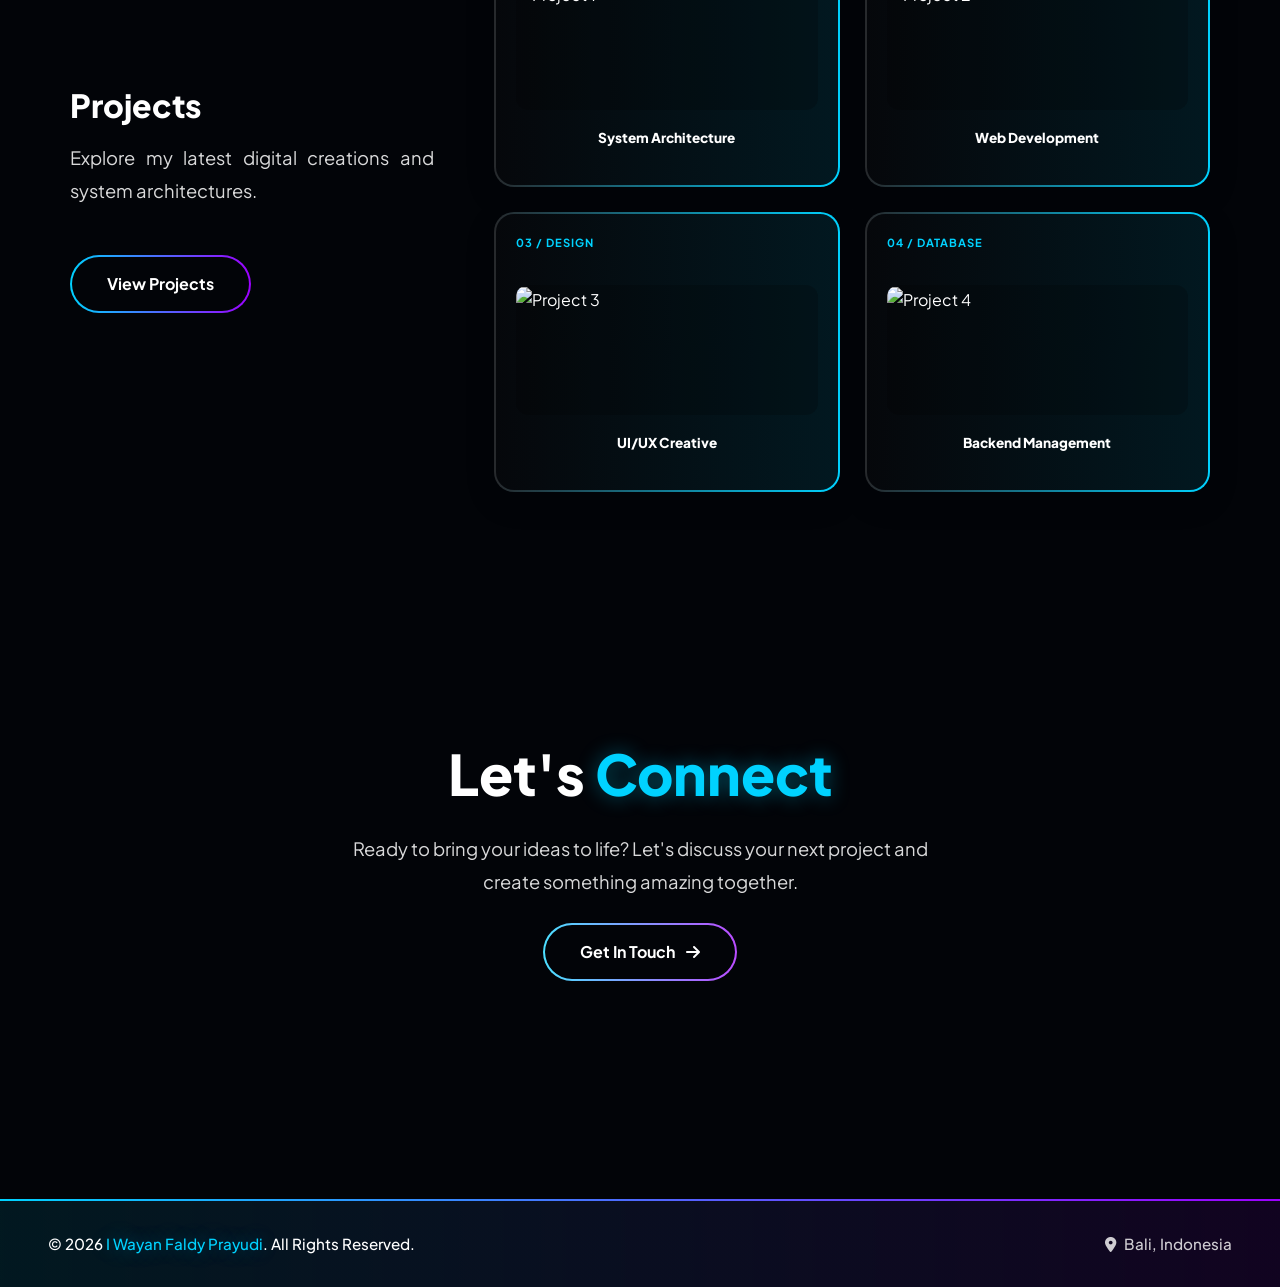
==== commit faecdb9e: "Upload file CV dan benerin fitur download" ====
--- a/index.html
+++ b/index.html
@@ -48,12 +48,12 @@
                     </div>
                     <div class="btn-group-flex reveal mt-5 d-flex align-items-center gap-3">
                         
-                       <a href="#" onclick="forceDownloadCV(event)" class="btn-pill btn-outline">
-                     Download CV <i class="fa-solid fa-download ms-2"></i>
+                        <a href="cv-faldy.pdf" onclick="forceDownloadCV(event)" download="cv-faldy.pdf" class="btn-pill btn-outline">
+                            Download CV <i class="fa-solid fa-download ms-2"></i>
                         </a>
                         
                         <a href="contact.html" class="btn-pill btn-outline">
-        Let's Talk <i class="fa-solid fa-comments ms-2"></i>
+                            Let's Talk <i class="fa-solid fa-comments ms-2"></i>
                         </a>    
                     </div>
                 </div>
@@ -66,8 +66,8 @@
                                 <div class="d-flex align-items-center gap-3">
                                     <img src="facezoom.jpg" class="mini-avatar" alt="Avatar">
                                     <div class="mini-info">
-                                        <h6 class="mb-0 fw-bold">@Faldy.dev</h6>
-                                        <p class="mb-0 small opacity-75">Software Engineer</p>
+                                        <h6 class="mb-0 fw-bold">@Faldy.</h6>
+                                        <p class="mb-0 small opacity-75">Web dev</p>
                                     </div>
                                 </div>
                                 <a href="contact.html" class="btn-mini-contact">Contact</a>
@@ -88,7 +88,7 @@
                                 <div class="d-flex align-items-center gap-3">
                                     <img src="facezoom.jpg" class="mini-avatar" alt="Avatar">
                                     <div class="mini-info">
-                                        <h6 class="mb-0 fw-bold">@Faldy.dev</h6>
+                                        <h6 class="mb-0 fw-bold">@Faldy.</h6>
                                         <p class="mb-0 small opacity-75">About Me</p>
                                     </div>
                                 </div>
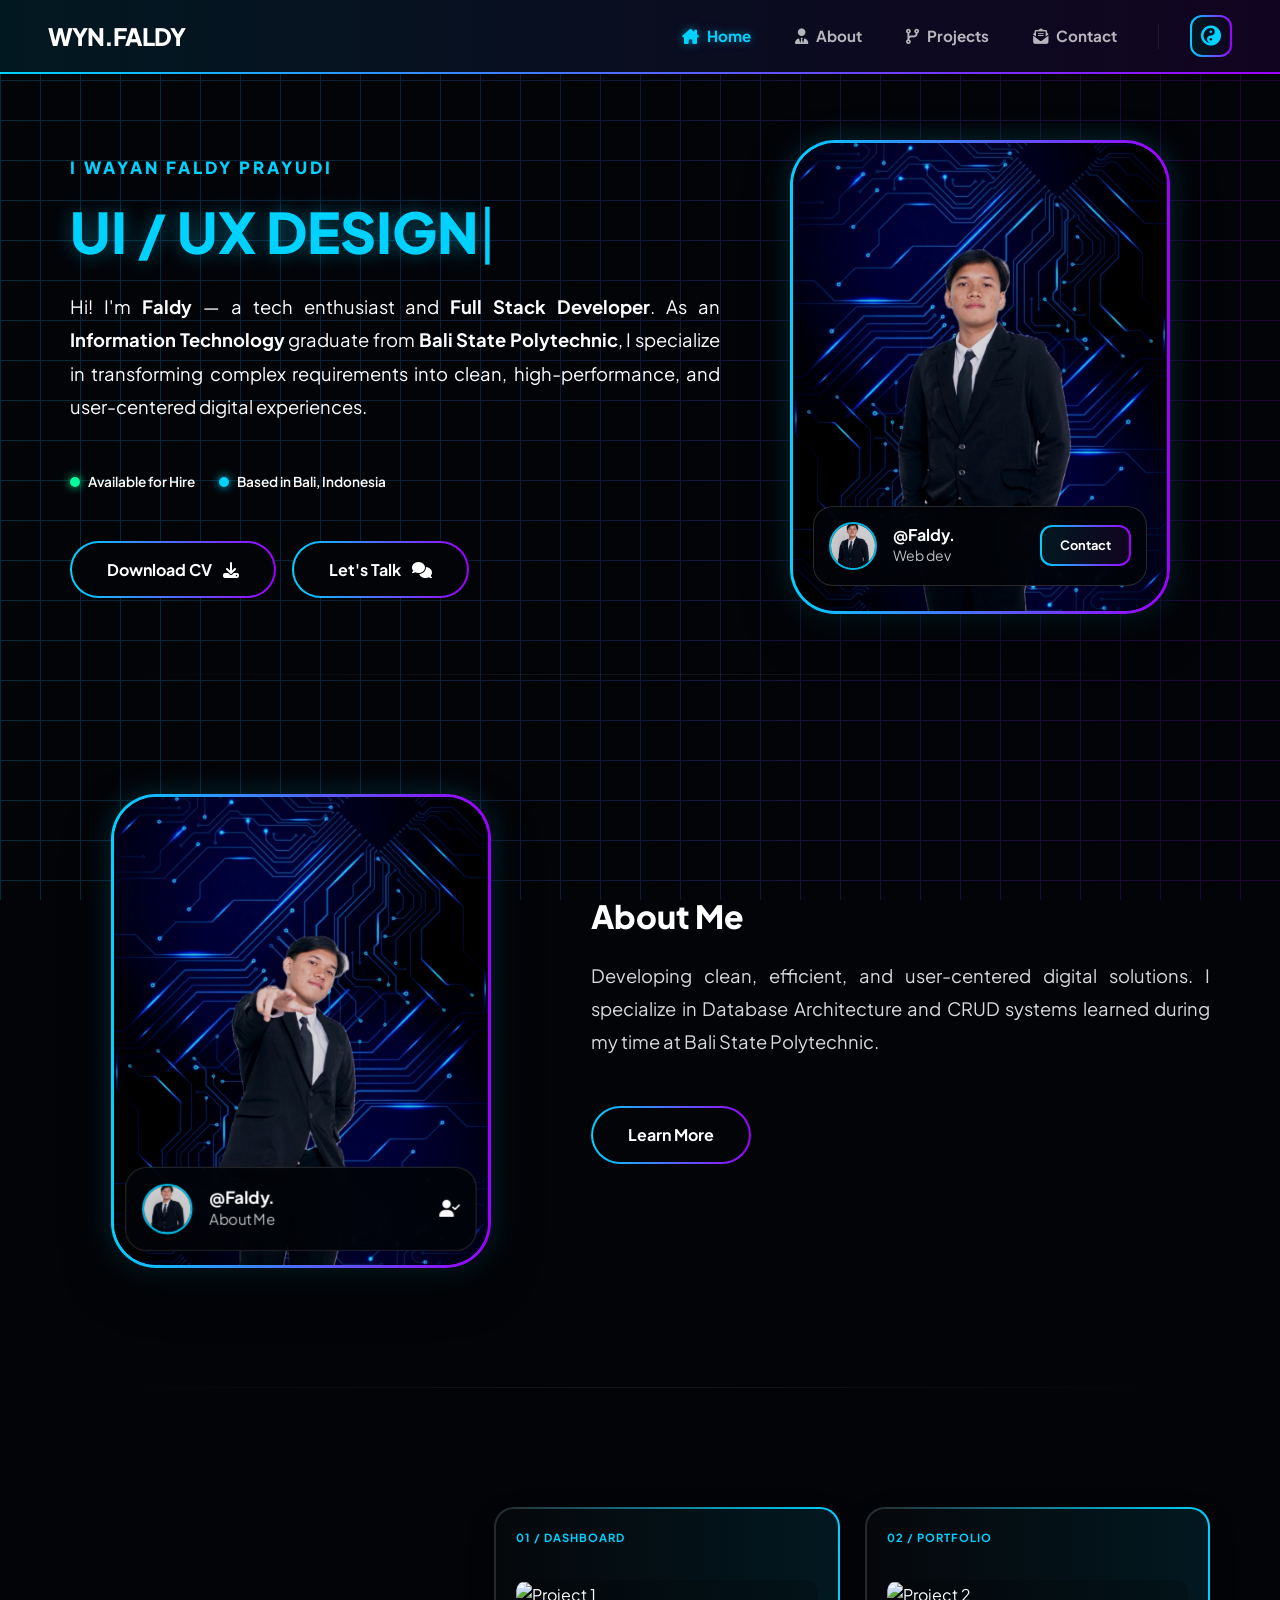
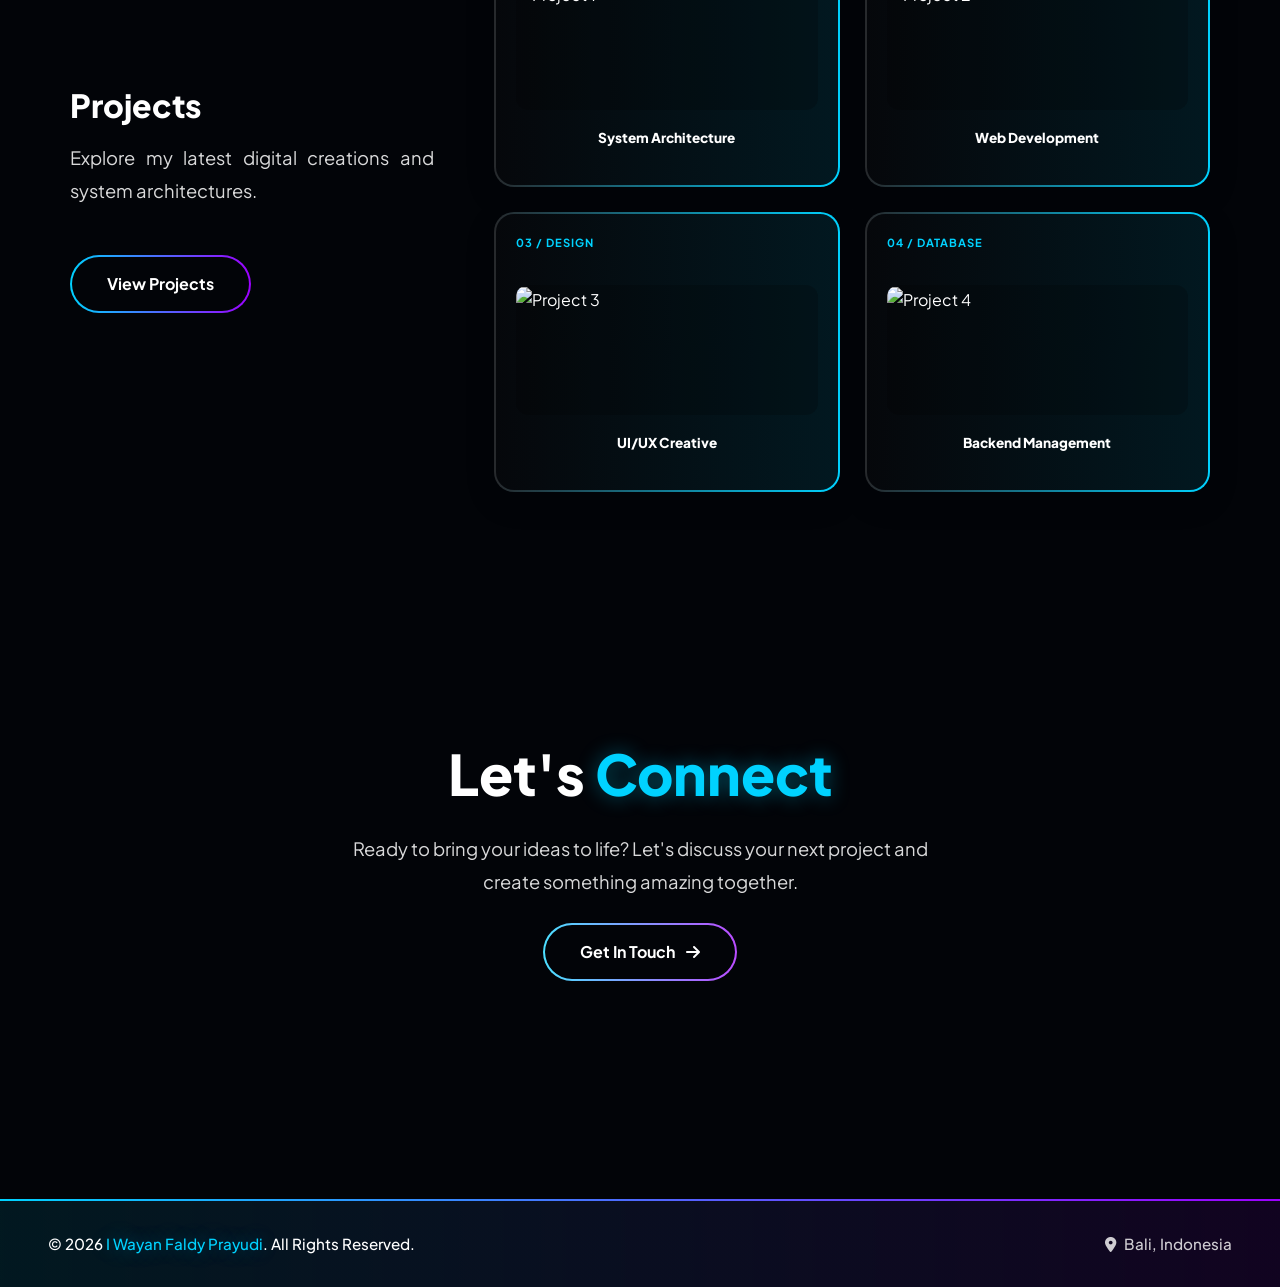
==== commit da5c0cd3: "Ubah link ke file ZIP biar langsung download" ====
--- a/index.html
+++ b/index.html
@@ -48,7 +48,7 @@
                     </div>
                     <div class="btn-group-flex reveal mt-5 d-flex align-items-center gap-3">
                         
-                        <a href="cv-faldy.pdf" onclick="forceDownloadCV(event)" download="cv-faldy.pdf" class="btn-pill btn-outline">
+                        <a href="cv-faldy.zip" download class="btn-pill btn-outline">
                             Download CV <i class="fa-solid fa-download ms-2"></i>
                         </a>
                         
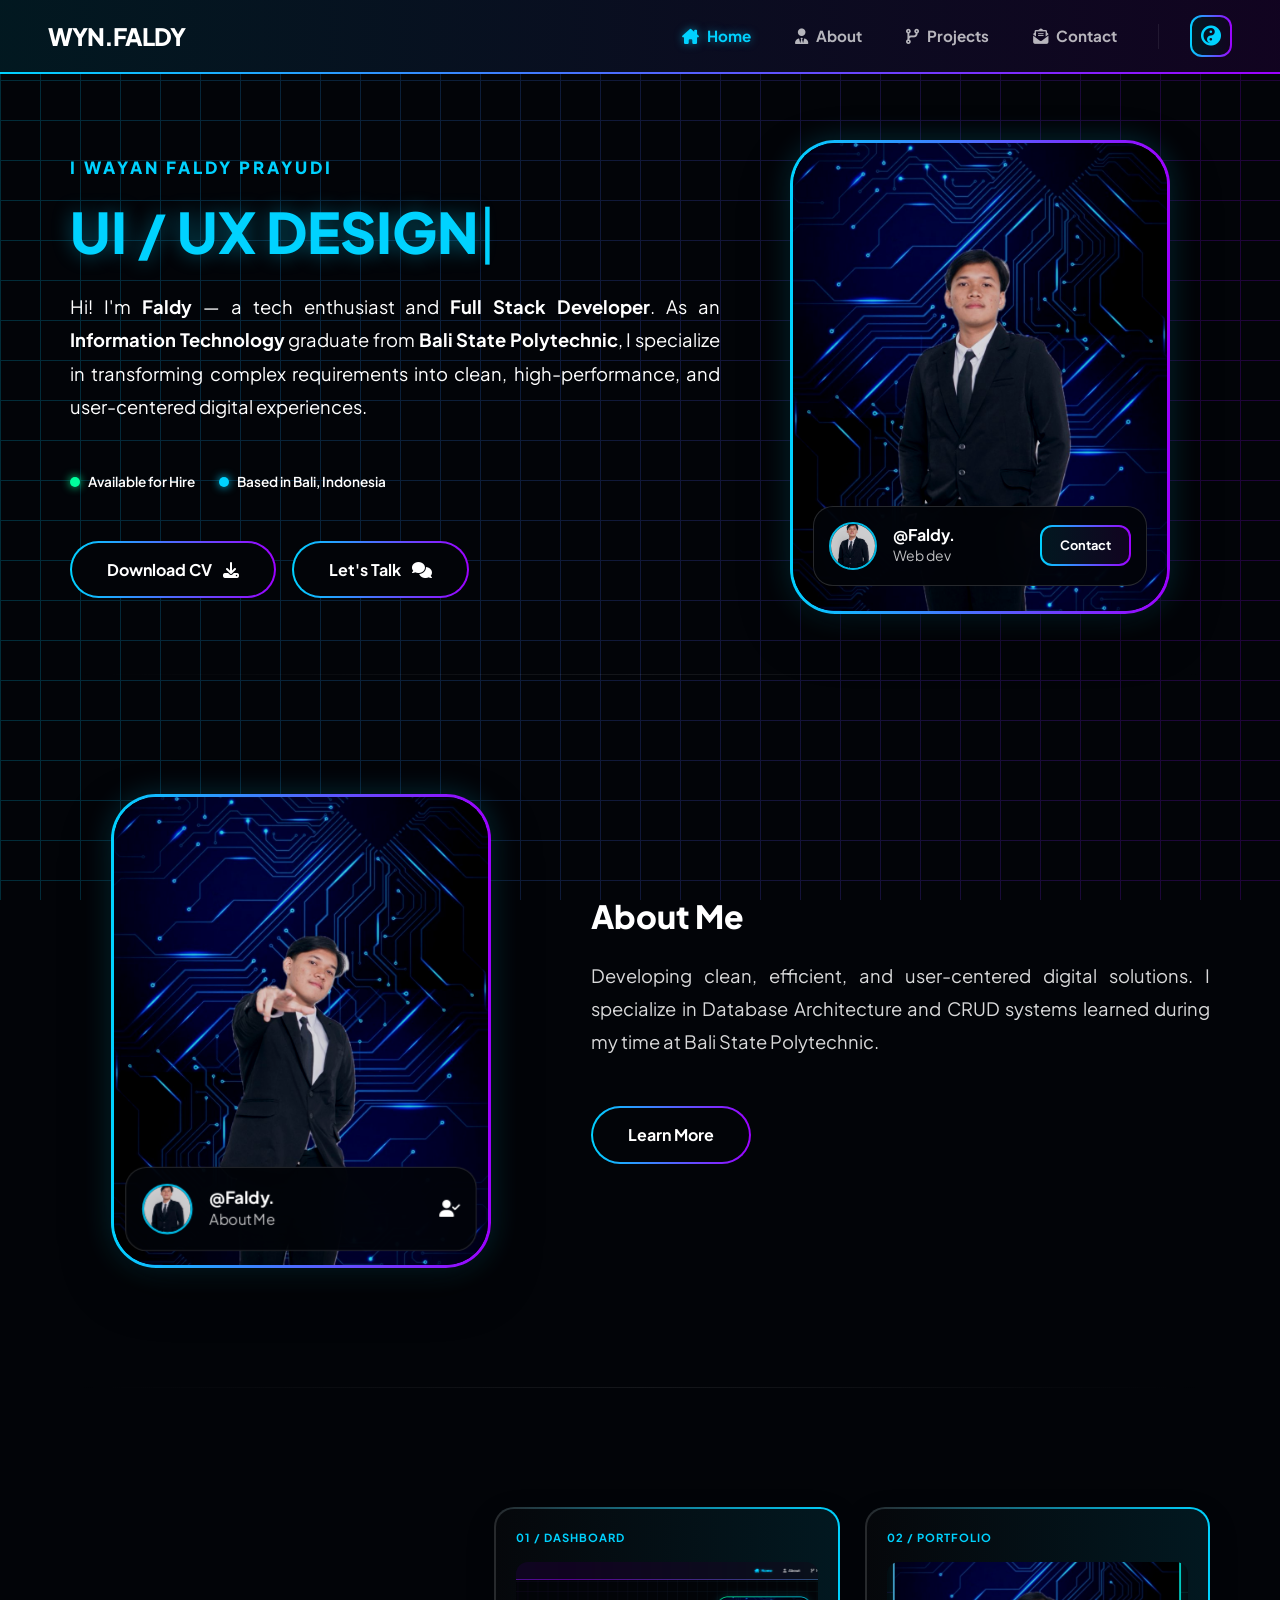
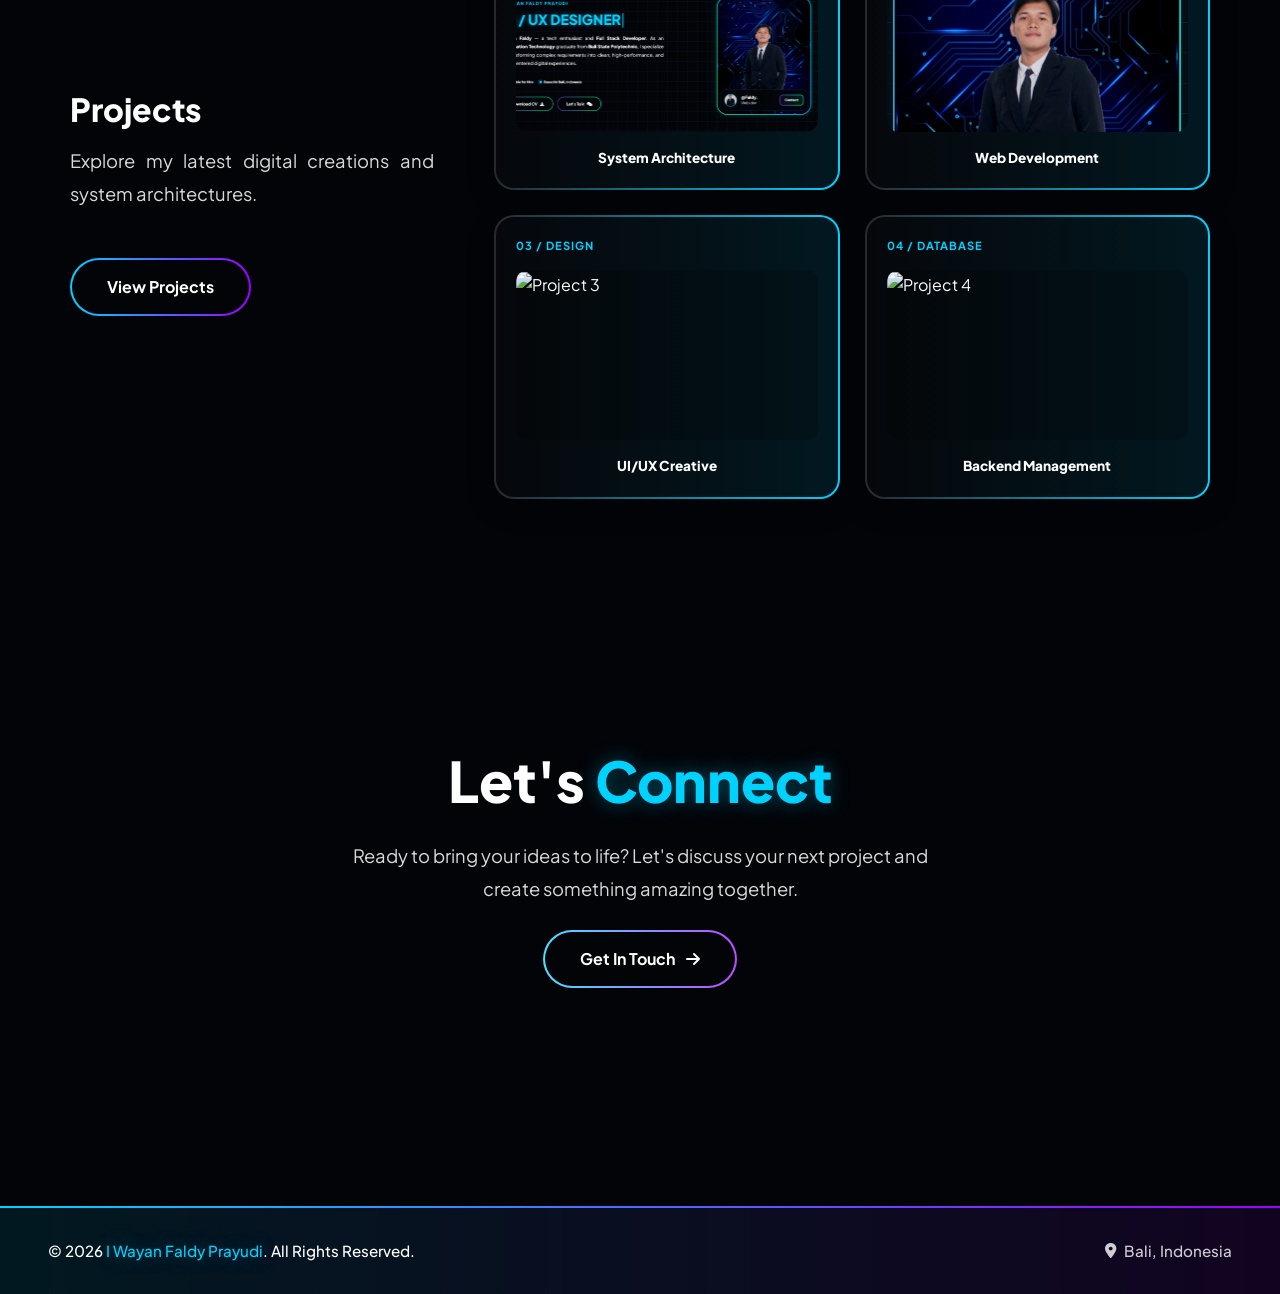
==== commit 03620c90: "Fix: perbaikan logika download CV dan loading screen" ====
--- a/index.html
+++ b/index.html
@@ -123,7 +123,7 @@
                             <div class="card-inner-compact">
                                 <p class="mini-label-top">01 / DASHBOARD</p>
                                 <div class="img-container-4">
-                                    <img src="avatar3.jpg" alt="Project 1">
+                                    <img src="dashboard.png" alt="Project 1">
                                 </div>
                                 <p class="mini-label-bottom">System Architecture</p>
                             </div>
@@ -132,7 +132,7 @@
                             <div class="card-inner-compact">
                                 <p class="mini-label-top">02 / PORTFOLIO</p>
                                 <div class="img-container-4">
-                                    <img src="avatar3.jpg" alt="Project 2">
+                                    <img src="portofolio.png" alt="Project 2">
                                 </div>
                                 <p class="mini-label-bottom">Web Development</p>
                             </div>
--- a/style.css
+++ b/style.css
@@ -187,18 +187,50 @@
 .about-title { font-weight: 800; color: var(--text); }
 .about-desc { font-size: 1.15rem; line-height: 1.8; opacity: 0.85; color: var(--text); text-align: justify; }
 
-.project-grid-4 { display: grid; grid-template-columns: repeat(2, 1fr); grid-auto-rows: 280px; gap: var(--card-gap); width: 100%; }
+/* ============================================================
+   PERBAIKAN KOTAK PROJECT & FOTO FULL
+   ============================================================ */
+.project-grid-4 { 
+    display: grid; 
+    grid-template-columns: repeat(2, 1fr); 
+    gap: var(--card-gap); 
+    width: 100%; 
+}
+
 .project-card-4 { height: 100%; position: relative; }
+
 .card-inner-compact {
     border: 2px solid transparent !important; background-image: linear-gradient(var(--nav-bg), var(--nav-bg)), linear-gradient(90deg, var(--card-border), var(--cyan), var(--card-border), #9d00ff);
     background-origin: border-box; background-clip: padding-box, border-box; background-size: 100% 100%, 300% 300%; animation: animated-gradient 5s linear infinite; 
     border-radius: 20px; padding: 20px; height: 100%; display: flex; flex-direction: column; justify-content: space-between; box-shadow: 0 10px 30px rgba(0,0,0,0.15); transition: 0.3s ease;
 }
-.img-container-4 { width: 100%; height: 130px; overflow: hidden; border-radius: 12px; margin: 10px 0; background: rgba(0,0,0,0.2); }
-.img-container-4 img { width: 100%; height: 100%; object-fit: cover !important; transition: 0.8s ease; }
+
+.img-container-4 { 
+    width: 100%; 
+    aspect-ratio: 16 / 9; /* Bikin kotak foto proporsional otomatis */
+    overflow: hidden; 
+    border-radius: 12px; 
+    margin: 15px 0; 
+    background: rgba(0,0,0,0.2); 
+}
+
+.img-container-4 img { 
+    width: 100%; 
+    height: 100%; 
+    object-fit: cover !important; /* Paksa foto full sekotak tanpa gepeng */
+    object-position: center; 
+    transition: transform 0.5s ease; 
+}
+
+/* Efek zoom saat kursor mendekat */
+.project-card-4:hover .img-container-4 img {
+    transform: scale(1.05);
+}
+
 .project-card-4:hover .card-inner-compact { box-shadow: 0 20px 40px rgba(0, 210, 255, 0.2); background-image: linear-gradient(var(--nav-bg), var(--nav-bg)), linear-gradient(90deg, var(--cyan), #9d00ff, #00ff9d, var(--cyan)); }
-.mini-label-top { color: var(--cyan); font-size: 0.7rem; font-weight: 700; letter-spacing: 1px; text-transform: uppercase; }
-.mini-label-bottom { color: var(--text) !important; font-size: 0.85rem; font-weight: 800; text-align: center; }
+.mini-label-top { color: var(--cyan); font-size: 0.7rem; font-weight: 700; letter-spacing: 1px; text-transform: uppercase; margin-bottom: 0; }
+.mini-label-bottom { color: var(--text) !important; font-size: 0.85rem; font-weight: 800; text-align: center; margin-bottom: 0; margin-top: auto; }
+/* ============================================================ */
 
 .cta-section { padding: 80px 0 120px 0; position: relative; }
 .cta-box {
@@ -267,7 +299,7 @@
     .about-section { text-align: center; }
     .ps-lg-5 { padding-left: 0 !important; }
     .project-grid-4 { grid-template-columns: 1fr; grid-auto-rows: auto; }
-    .project-card-4 { height: 350px; }
+    .project-card-4 { height: auto; min-height: 350px; }
 }
 .mt-heavy { margin-top: 100px; } .mb-huge { margin-bottom: 120px; }
 ::selection { background: var(--cyan); color: #000; }
